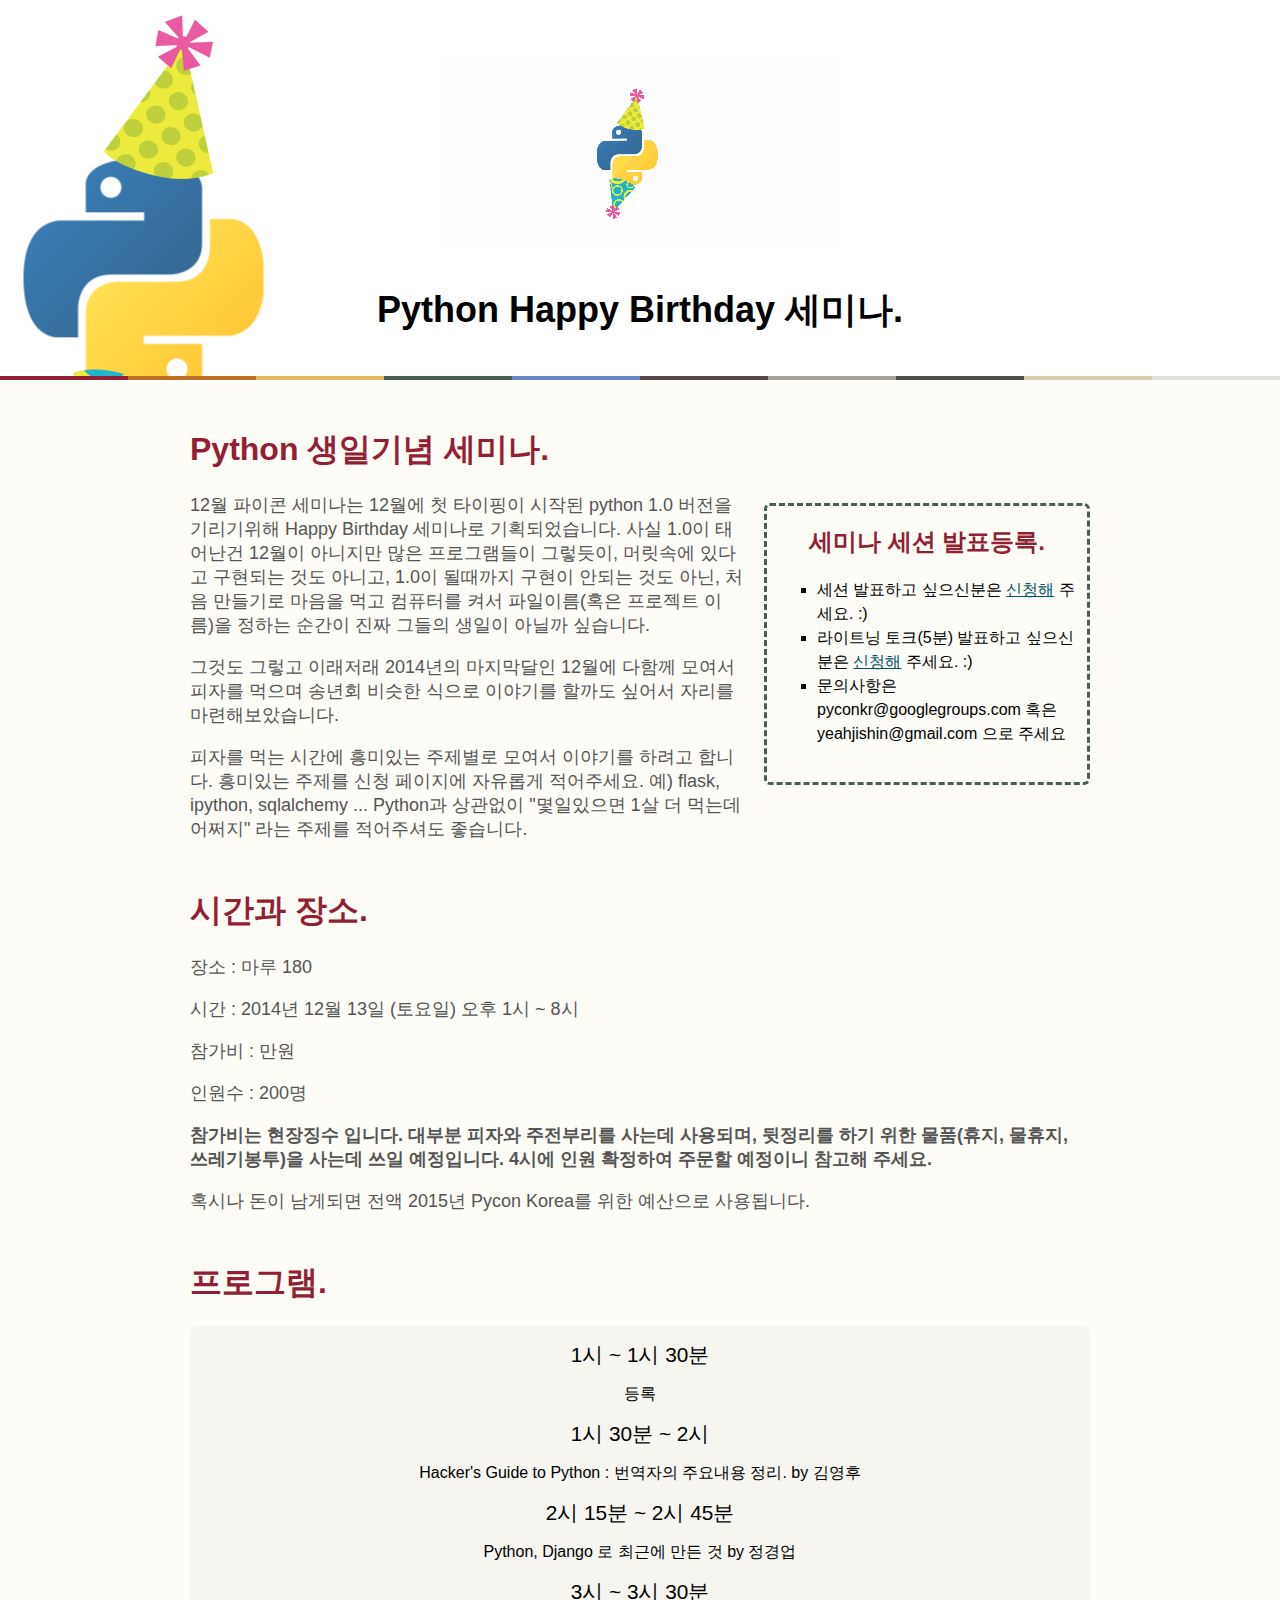
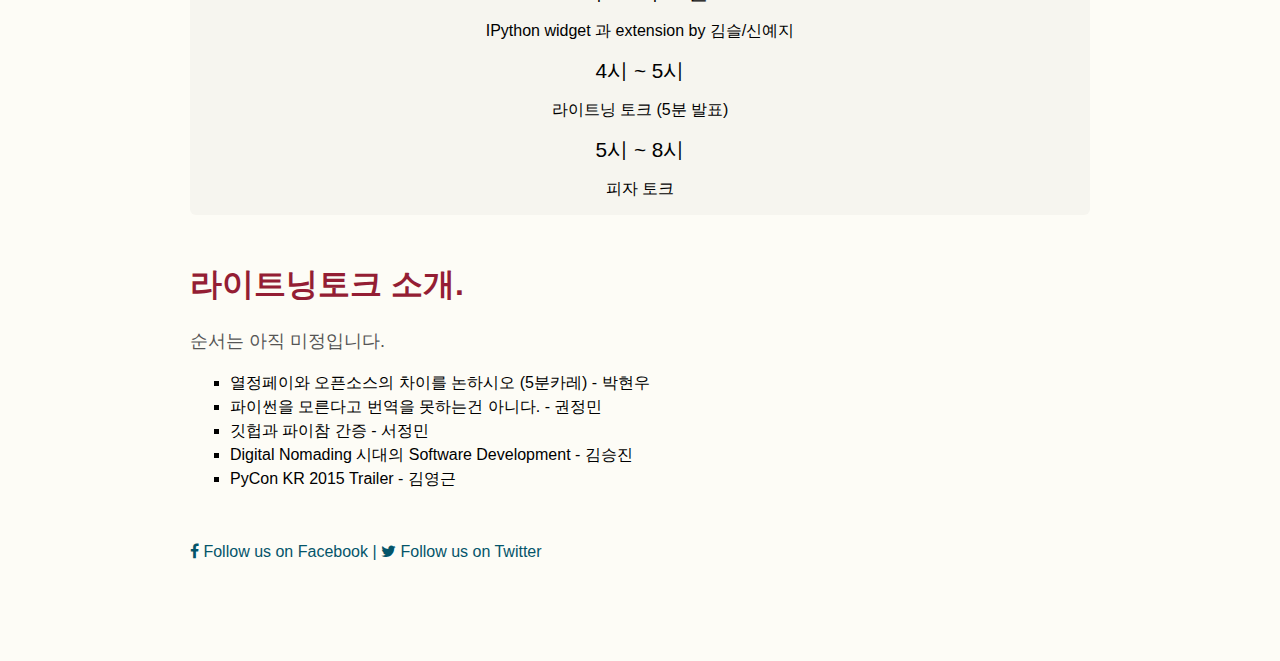
==== 2014DEC/minicon_2014_12.html @ e367c95b "update 2014_12 seminar info." ====
<!doctype html>
<html>
  <head>
    <meta charset="utf-8">
    <meta property="og:site_name" content="파이콘 한국 12월 세미나">
    <meta property="og:title" content="PyCon Korea Dec event">
    <meta property="og:image" content="http://bloodevil.com/pages/python_logo_birthdayhat.png">
    <!-- Always force latest IE rendering engine or request Chrome Frame -->
    <meta content="IE=edge,chrome=1" http-equiv="X-UA-Compatible">

    <!-- Use title if it's in the page YAML frontmatter -->
    <title>Python 생일기념 세미나.</title>

    <link href="stylesheets/normalize.css" media="screen" rel="stylesheet" type="text/css" />
    <link href="stylesheets/all.css" media="screen" rel="stylesheet" type="text/css" />
    <link href="https://maxcdn.bootstrapcdn.com/font-awesome/4.2.0/css/font-awesome.min.css" rel="stylesheet">
    <link rel="icon" href="./favicon.ico" type="image/x-icon">
  </head>

  <body class="index">
    <div class="welcome-header" style="
    background-image: url('./python_logo_birthdayhat.png'); background-repeat: no-repeat;">
    <img src="34de6e54bd5cdd0aa141ec5c.gif" alt=""> 
  <p class="hero-text">Python Happy Birthday 세미나.</p>
</div>

<table class="seoul-color" cellpadding="0" cellspacing="0">
  <tbody>
    <tr>
      <td style="background:#941E34">SC0908</td>
      <td style="background:#BC6F25">SC1956</td>
      <td style="background:#E5B560">SC1944</td>
      <td style="background:#455F54">SC4907</td>
      <td style="background:#6789CA">SC7909</td>
      <td style="background:#594743">SC0916</td>
      <td style="background:#A4A199">SC2920</td>
      <td style="background:#504E49">SC2940</td>
      <td style="background:#D8CCAD">SC1941</td>
      <td style="background:#DFDFDD">SCN902</td>
    </tr>
  </tbody>
</table>

<div class="container">
  <div class="doc">
    <h1 class="doc-title">Python 생일기념 세미나.</h1>
    <div class="right-block">
      <h2 class="title">세미나 세션 발표등록.</h2>
      <ul>
        <li> 세션 발표하고 싶으신분은 <a href="http://goo.gl/forms/XBtmwJ8dx4">신청해</a> 주세요. :)</li>
        <li> 라이트닝 토크(5분) 발표하고 싶으신분은 <a href="http://goo.gl/forms/wcFD0Yul5W">신청해</a> 주세요. :)</li>
        <li> 문의사항은 pyconkr@googlegroups.com 혹은 yeahjishin@gmail.com 으로 주세요 </li>
      </ul>
    </div>
    <div class="doc-content">
      <p> 12월 파이콘 세미나는 12월에 첫 타이핑이 시작된 python 1.0 버전을 기리기위해 Happy Birthday 세미나로 기획되었습니다. 사실 1.0이 태어난건 12월이 아니지만 많은 프로그램들이 그렇듯이, 머릿속에 있다고 구현되는 것도 아니고, 1.0이 될때까지 구현이 안되는 것도 아닌, 처음 만들기로 마음을 먹고 컴퓨터를 켜서 파일이름(혹은 프로젝트 이름)을 정하는 순간이 진짜 그들의 생일이 아닐까 싶습니다. </p>
      <p> 그것도 그렇고 이래저래 2014년의 마지막달인 12월에 다함께 모여서 피자를 먹으며 송년회 비슷한 식으로 이야기를 할까도 싶어서 자리를 마련해보았습니다. </p>
      <p> 피자를 먹는 시간에 흥미있는 주제별로 모여서 이야기를 하려고 합니다. 흥미있는 주제를 신청 페이지에 자유롭게 적어주세요. 예) flask, ipython, sqlalchemy ... Python과 상관없이 "몇일있으면 1살 더 먹는데 어쩌지" 라는 주제를 적어주셔도 좋습니다.</a>
    <h1 class="doc-title">시간과 장소.</h1>
      <p> 장소 : 마루 180 </p>
      <p> 시간 : 2014년 12월 13일 (토요일) 오후 1시 ~ 8시 </p>
      <p> 참가비 : 만원 </p>
      <p> 인원수 : 200명 </p>
      <p><strong> 참가비는 현장징수 입니다. 대부분 피자와 주전부리를 사는데 사용되며, 뒷정리를 하기 위한 물품(휴지, 물휴지, 쓰레기봉투)을 사는데 쓰일 예정입니다. 4시에 인원 확정하여 주문할 예정이니 참고해 주세요.</strong></p>
      <p> 혹시나 돈이 남게되면 전액 2015년 Pycon Korea를 위한 예산으로 사용됩니다.</p>
<!--
      <p style="text-align: center;"><a class="btn" href=""> 신청하기 </a> </p>
-->
    <h1 class="doc-title"> 프로그램. </h1>
      <dl class="user-groups clearfix">
        <dt>1시 ~ 1시 30분</dt>
        <dd>등록</dd>
        <dt> 1시 30분 ~ 2시 </dt>
        <dd>Hacker's Guide to Python : 번역자의 주요내용 정리. by 김영후 </dd>
        <dt> 2시 15분 ~ 2시 45분</dt>
        <dd>Python, Django 로 최근에 만든 것 by 정경업 </dd>
        <dt> 3시 ~ 3시 30분 </dt>
        <dd>IPython widget 과 extension by 김슬/신예지</dd>
        <dt> 4시 ~ 5시 </dt>
        <dd>라이트닝 토크 (5분 발표) </dd>
        <dt> 5시 ~ 8시 </dt>
        <dd>피자 토크 </dd>
      </dl>

    <div class="doc-content">
    <h1 class="doc-title">라이트닝토크 소개.</h1>
    <p> 순서는 아직 미정입니다.  </p>
    <ul>
        <li>열정페이와 오픈소스의 차이를 논하시오 (5분카레) - 박현우</li>
        <li>파이썬을 모른다고 번역을 못하는건 아니다. - 권정민</li>
        <li>깃헙과 파이참 간증 - 서정민</li>
        <li>Digital Nomading 시대의 Software Development - 김승진</li>
        <li>PyCon KR 2015 Trailer - 김영근</li>
    </ul>
    </div>
  </div>
  <br>
  <br>
  <a href="https://www.facebook.com/groups/pythonkorea/" style="text-decoration: none;">
  <i class="fa fa-facebook"></i>
  Follow us on Facebook |
  </a>
  <a href="https://twitter.com/PyConKR" style="text-decoration: none;">
  <i class="fa fa-twitter"></i>
  Follow us on Twitter
  </a>
</div>


  <script type="text/javascript">
    <!-- google analystics -->
  </script>
  </body>
</html>
---- 2014DEC/stylesheets/all.css ----
body {
  background: #FDFCF6;
  font-family: sans-serif; }

.container {
  padding-bottom:100px;
  width: 900px;
  margin: 0 auto; }

.container .right-block {
  float: right;
  width: 300px;
  border: 3px dashed #455F54;
  border-radius: 6px;
  padding: 0 10px 20px;
  margin: 10px 0 20px 20px; }
.container .right-block .title {
  text-align: center;
  position: relative;
  color: #941E34; }

.seoul-color {
  width: 100%;
}

.seoul-color td {
  color: transparent;
  font-size: 0;
  line-height: 4px;
}

.welcome-header {
  text-align: center;
  padding: 58px 0 5px;
  background: #ffffff;}

.hero-text {
  font-size: 36px;
  font-weight: bold; }

.footer {
  background-color: #005468;
  padding: 1em;
  color: #FDFCF6;
  margin-top: 4em; }
  .footer .text-center {
    font-size: 40px;
    margin: 0.5em; }

.divider:before {
  content: '. . . . . .';
  width: 100%;
  display: block;
  text-align: center;
  color: #005468; }

.text-center {
  text-align: center; }

.doc-title {
  font-size: 32px;
  position: relative;
  margin-top: 1.5em;
  color: #941E34; }

.doc-content p {
  font-size: 18px;
  margin: 0 0 1em;
  color: #555; }

.user-groups {
  background-color: #F6F5EF;
  -webkit-border-radius: 6px;
          border-radius: 6px;

}
.user-groups li{
    margin: 10px 0;
}
.user-groups ul{
    margin: 10px;
}
.user-groups dt,
.user-groups dd
{
    text-align:center;
    margin: 15px 0;
}

.user-groups dt{
    font-size: 1.3em;
}

.clear {
  clear: both;
}

.clearfix {
  *zoom: 1;
}

.clearfix:before,
.clearfix:after {
  display: table;
  line-height: 0;
  content: "";
}

.clearfix:after {
  clear: both;
}

.btn {
  background: #3498db;
  background-image: -webkit-linear-gradient(top, #3498db, #2980b9);
  background-image: -moz-linear-gradient(top, #3498db, #2980b9);
  background-image: -ms-linear-gradient(top, #3498db, #2980b9);
  background-image: -o-linear-gradient(top, #3498db, #2980b9);
  background-image: linear-gradient(to bottom, #3498db, #2980b9);
  -webkit-border-radius: 28;
  -moz-border-radius: 28;
  border-radius: 28px;
  font-family: Arial;
  color: #ffffff;
  font-size: 20px;
  padding: 10px 20px 10px 20px;
  text-decoration: none;
}

a:hover {
  color: #ffffdd;
}

.btn:hover {
  background: #3cb0fd;
  background-image: -webkit-linear-gradient(top, #3cb0fd, #3498db);
  background-image: -moz-linear-gradient(top, #3cb0fd, #3498db);
  background-image: -ms-linear-gradient(top, #3cb0fd, #3498db);
  background-image: -o-linear-gradient(top, #3cb0fd, #3498db);
  background-image: linear-gradient(to bottom, #3cb0fd, #3498db);
  text-decoration: none;
}
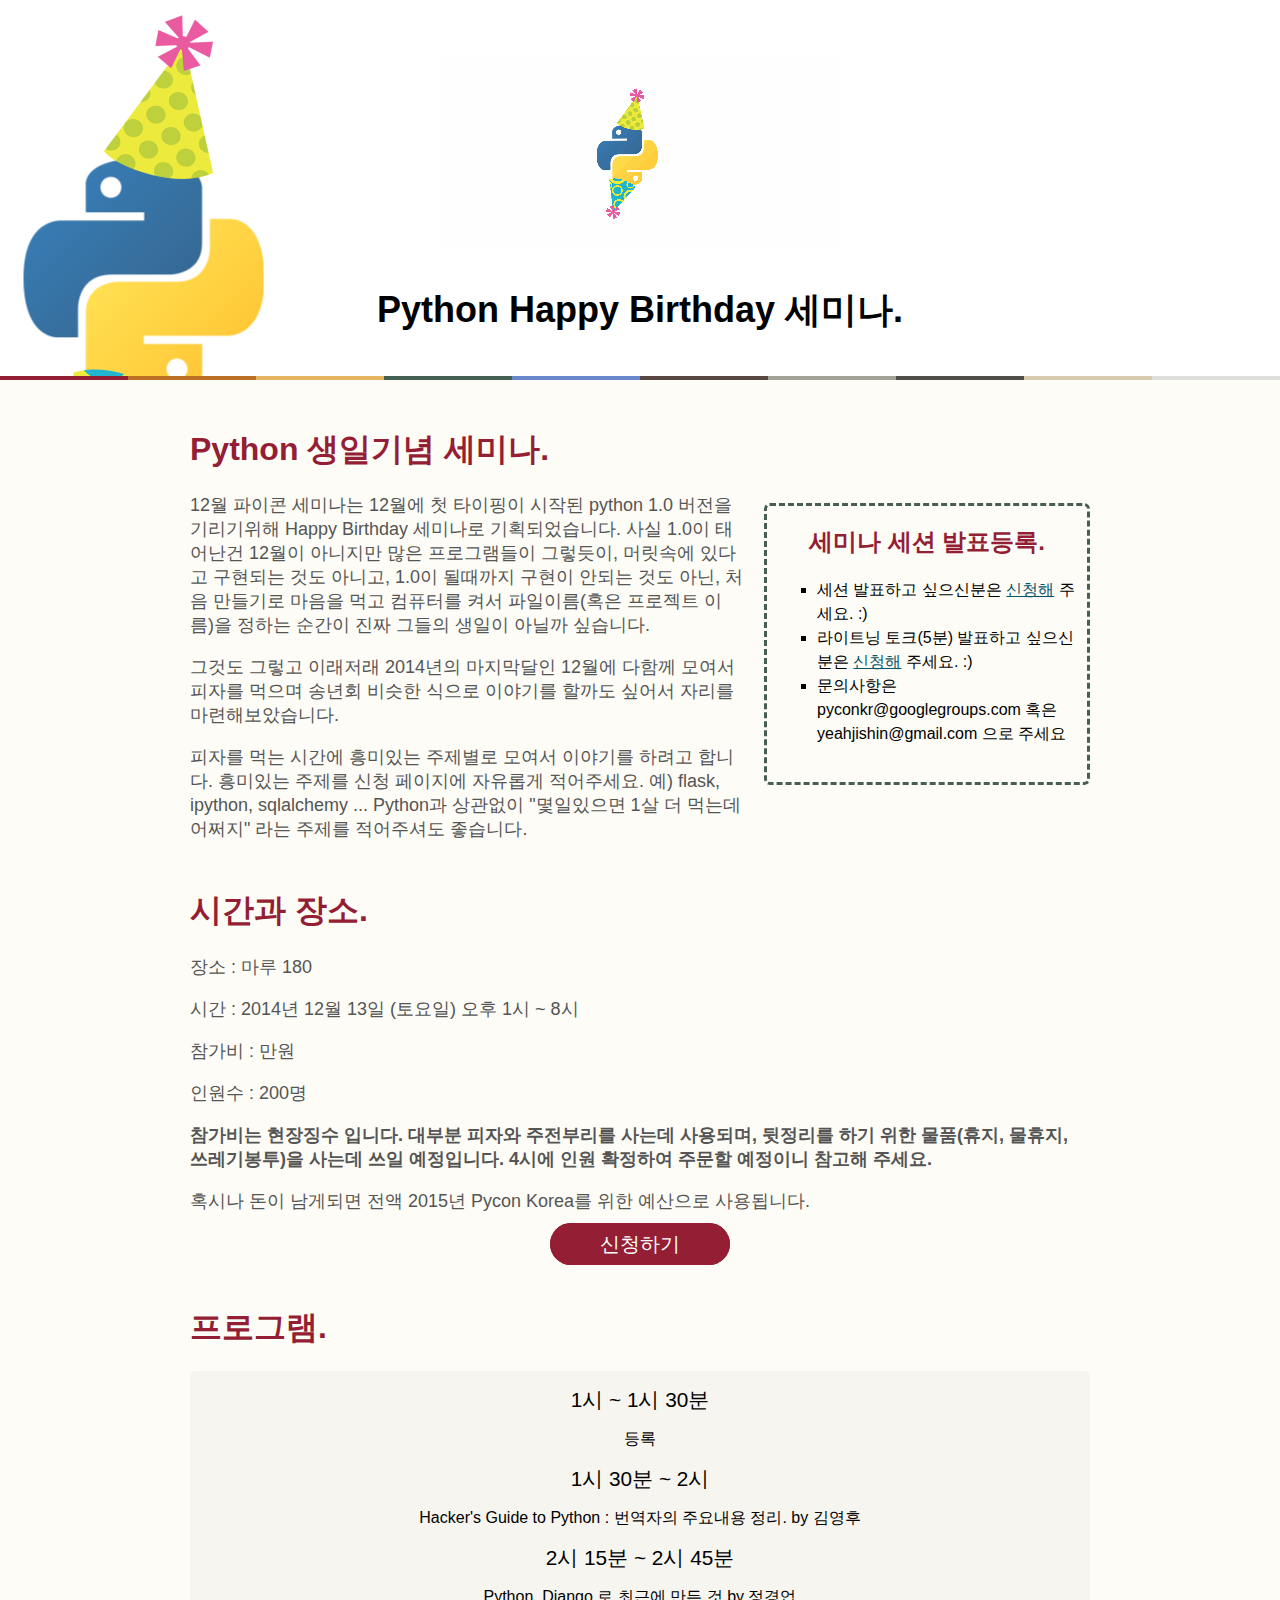
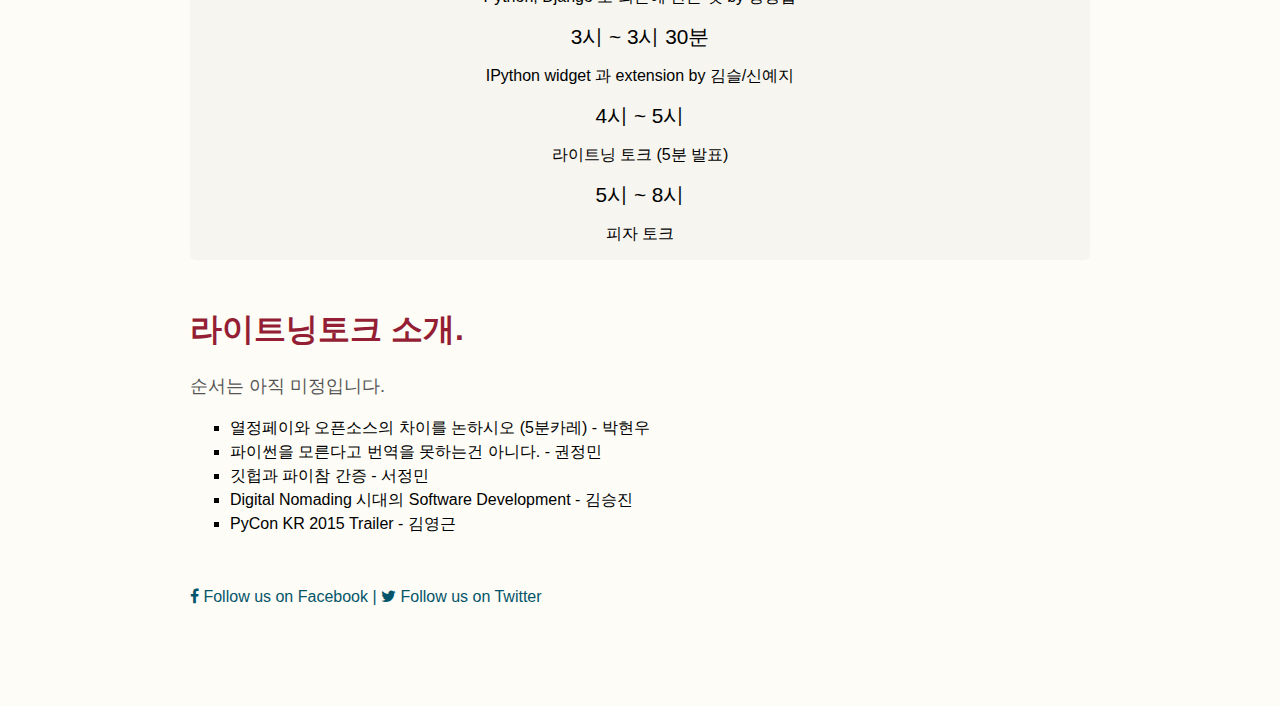
==== commit bd8d293c: "update 2014dec seminar  ====  - add register form link." ====
--- a/2014DEC/minicon_2014_12.html
+++ b/2014DEC/minicon_2014_12.html
@@ -63,9 +63,7 @@
       <p> 인원수 : 200명 </p>
       <p><strong> 참가비는 현장징수 입니다. 대부분 피자와 주전부리를 사는데 사용되며, 뒷정리를 하기 위한 물품(휴지, 물휴지, 쓰레기봉투)을 사는데 쓰일 예정입니다. 4시에 인원 확정하여 주문할 예정이니 참고해 주세요.</strong></p>
       <p> 혹시나 돈이 남게되면 전액 2015년 Pycon Korea를 위한 예산으로 사용됩니다.</p>
-<!--
-      <p style="text-align: center;"><a class="btn" href=""> 신청하기 </a> </p>
--->
+      <p style="text-align: center;"><a class="btn" target=_blank href="http://goo.gl/forms/DNjS1xDeES"> 신청하기 </a> </p>
     <h1 class="doc-title"> 프로그램. </h1>
       <dl class="user-groups clearfix">
         <dt>1시 ~ 1시 30분</dt>
--- a/2014DEC/stylesheets/all.css
+++ b/2014DEC/stylesheets/all.css
@@ -111,19 +111,19 @@
 }
 
 .btn {
-  background: #3498db;
-  background-image: -webkit-linear-gradient(top, #3498db, #2980b9);
-  background-image: -moz-linear-gradient(top, #3498db, #2980b9);
-  background-image: -ms-linear-gradient(top, #3498db, #2980b9);
-  background-image: -o-linear-gradient(top, #3498db, #2980b9);
-  background-image: linear-gradient(to bottom, #3498db, #2980b9);
+  background: #941e34;
+  background-image: -webkit-linear-gradient(top, #941E34, #941E34);
+  background-image: -moz-linear-gradient(top, #941E34, #941E34);
+  background-image: -ms-linear-gradient(top, #941E34, #941E34);
+  background-image: -o-linear-gradient(top, #941E34, #941E34);
+  background-image: linear-gradient(to bottom, #941E34, #941E34);
   -webkit-border-radius: 28;
   -moz-border-radius: 28;
   border-radius: 28px;
   font-family: Arial;
   color: #ffffff;
   font-size: 20px;
-  padding: 10px 20px 10px 20px;
+  padding: 10px 50px;
   text-decoration: none;
 }
 
@@ -132,11 +132,11 @@
 }
 
 .btn:hover {
-  background: #3cb0fd;
-  background-image: -webkit-linear-gradient(top, #3cb0fd, #3498db);
-  background-image: -moz-linear-gradient(top, #3cb0fd, #3498db);
-  background-image: -ms-linear-gradient(top, #3cb0fd, #3498db);
-  background-image: -o-linear-gradient(top, #3cb0fd, #3498db);
-  background-image: linear-gradient(to bottom, #3cb0fd, #3498db);
+  background: #941E34;
+  background-image: -webkit-linear-gradient(top, #941E34, #BC6F25);
+  background-image: -moz-linear-gradient(top, #941E34, #BC6F25);
+  background-image: -ms-linear-gradient(top, #941E34, #BC6F25);
+  background-image: -o-linear-gradient(top, #941E34, #BC6F25);
+  background-image: linear-gradient(to bottom, #941E34, #BC6F25);
   text-decoration: none;
 }
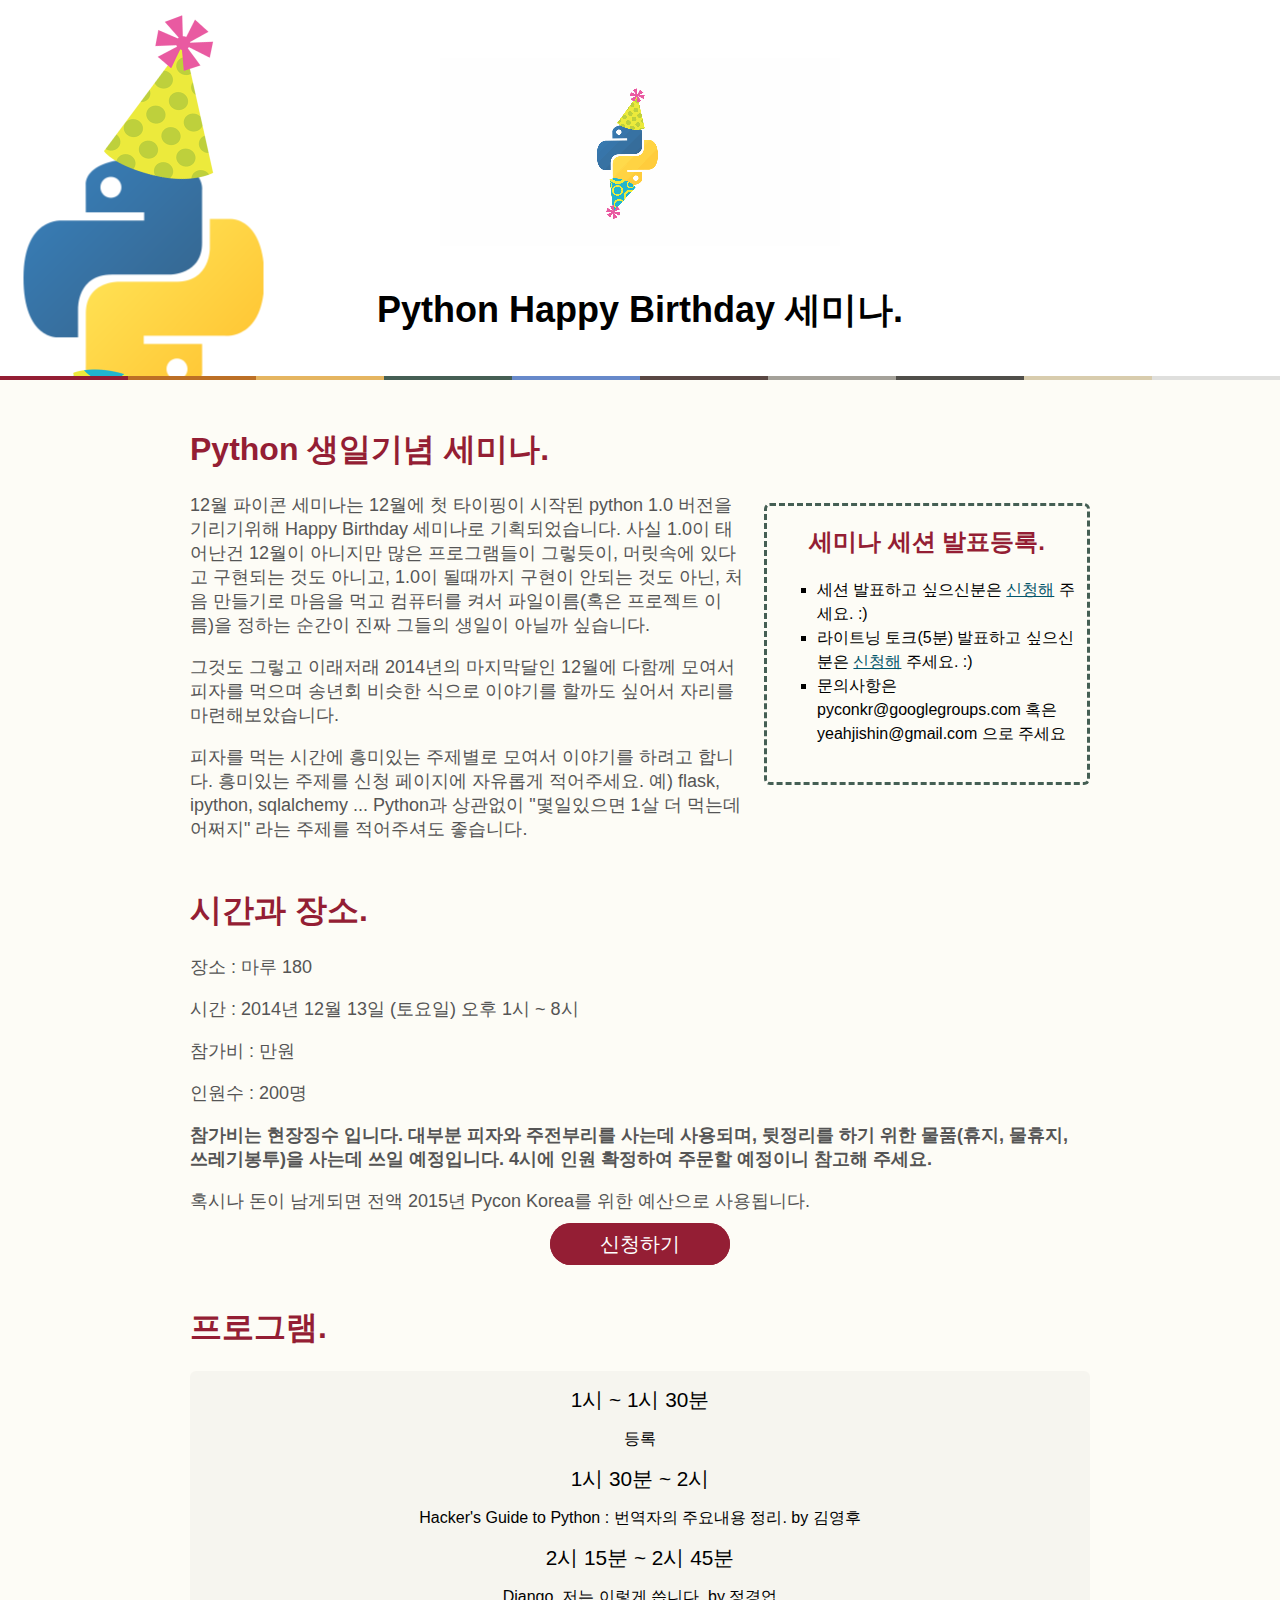
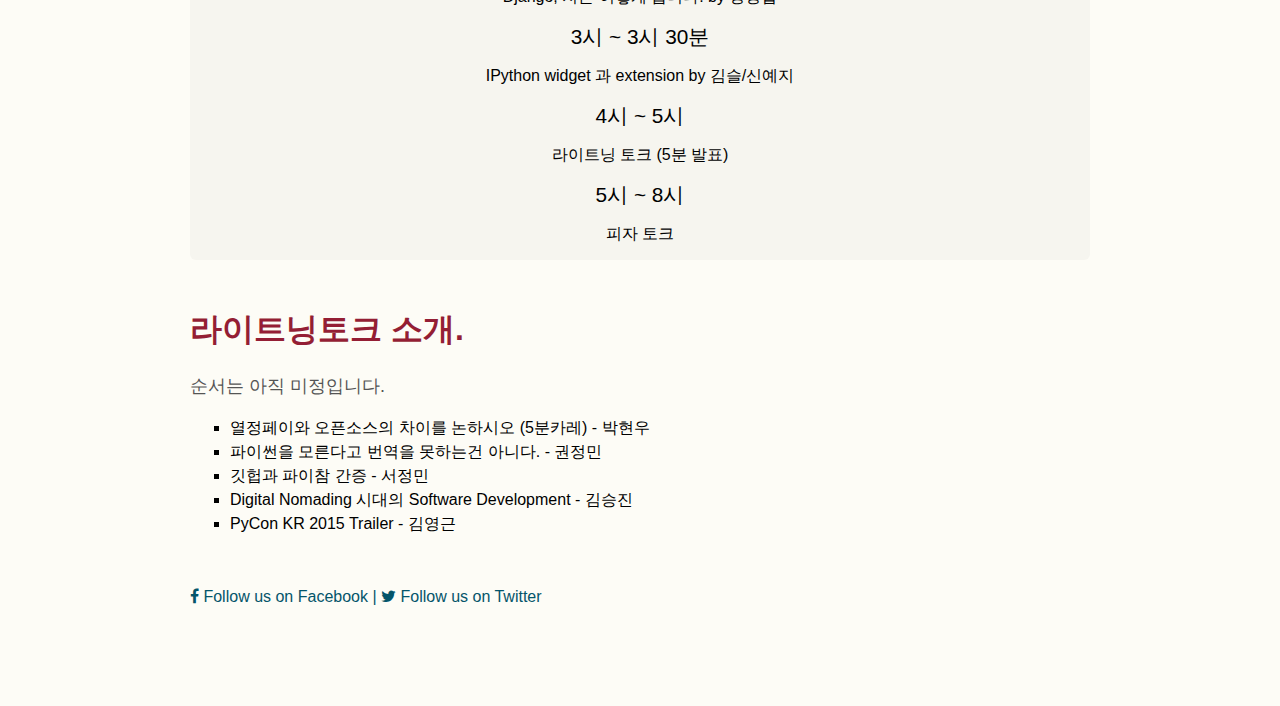
==== commit fa566d0d: "update seminar subject." ====
--- a/2014DEC/minicon_2014_12.html
+++ b/2014DEC/minicon_2014_12.html
@@ -71,7 +71,7 @@
         <dt> 1시 30분 ~ 2시 </dt>
         <dd>Hacker's Guide to Python : 번역자의 주요내용 정리. by 김영후 </dd>
         <dt> 2시 15분 ~ 2시 45분</dt>
-        <dd>Python, Django 로 최근에 만든 것 by 정경업 </dd>
+        <dd>Django, 저는 이렇게 씁니다. by 정경업 </dd>
         <dt> 3시 ~ 3시 30분 </dt>
         <dd>IPython widget 과 extension by 김슬/신예지</dd>
         <dt> 4시 ~ 5시 </dt>
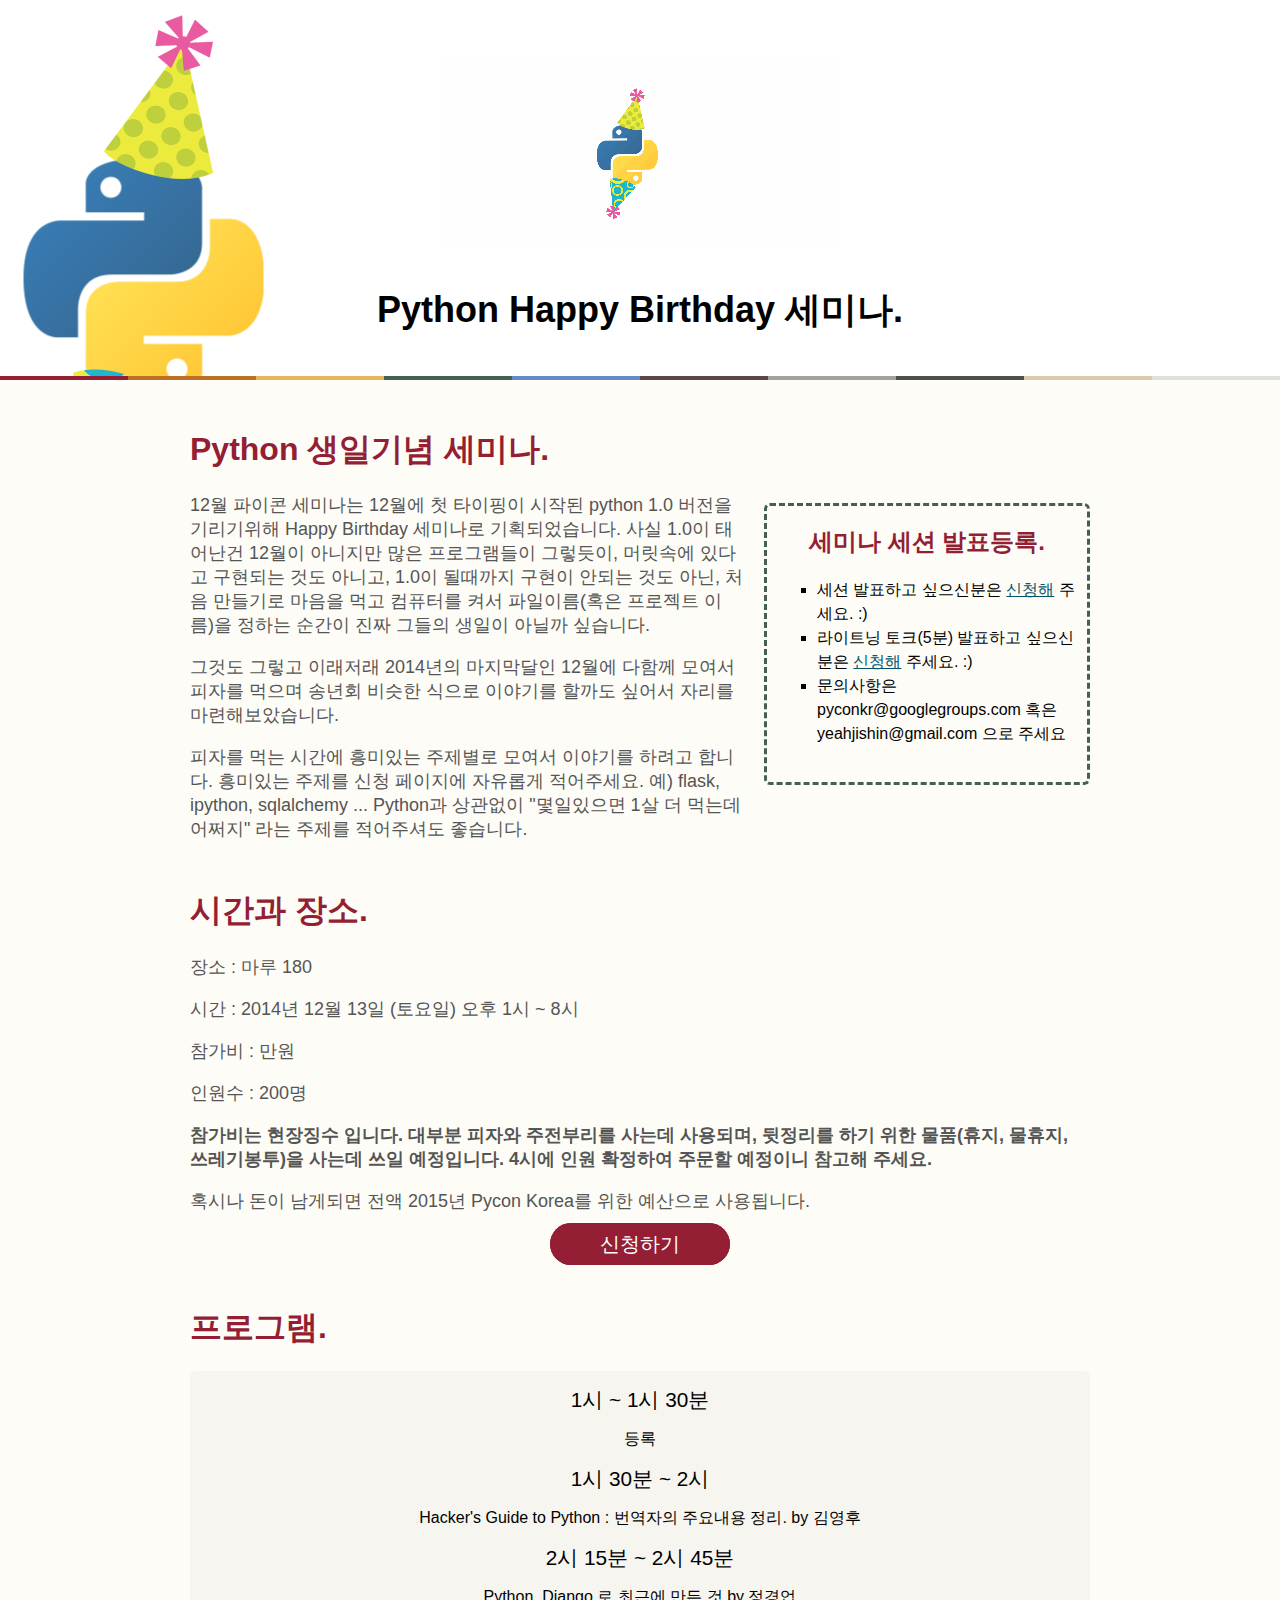
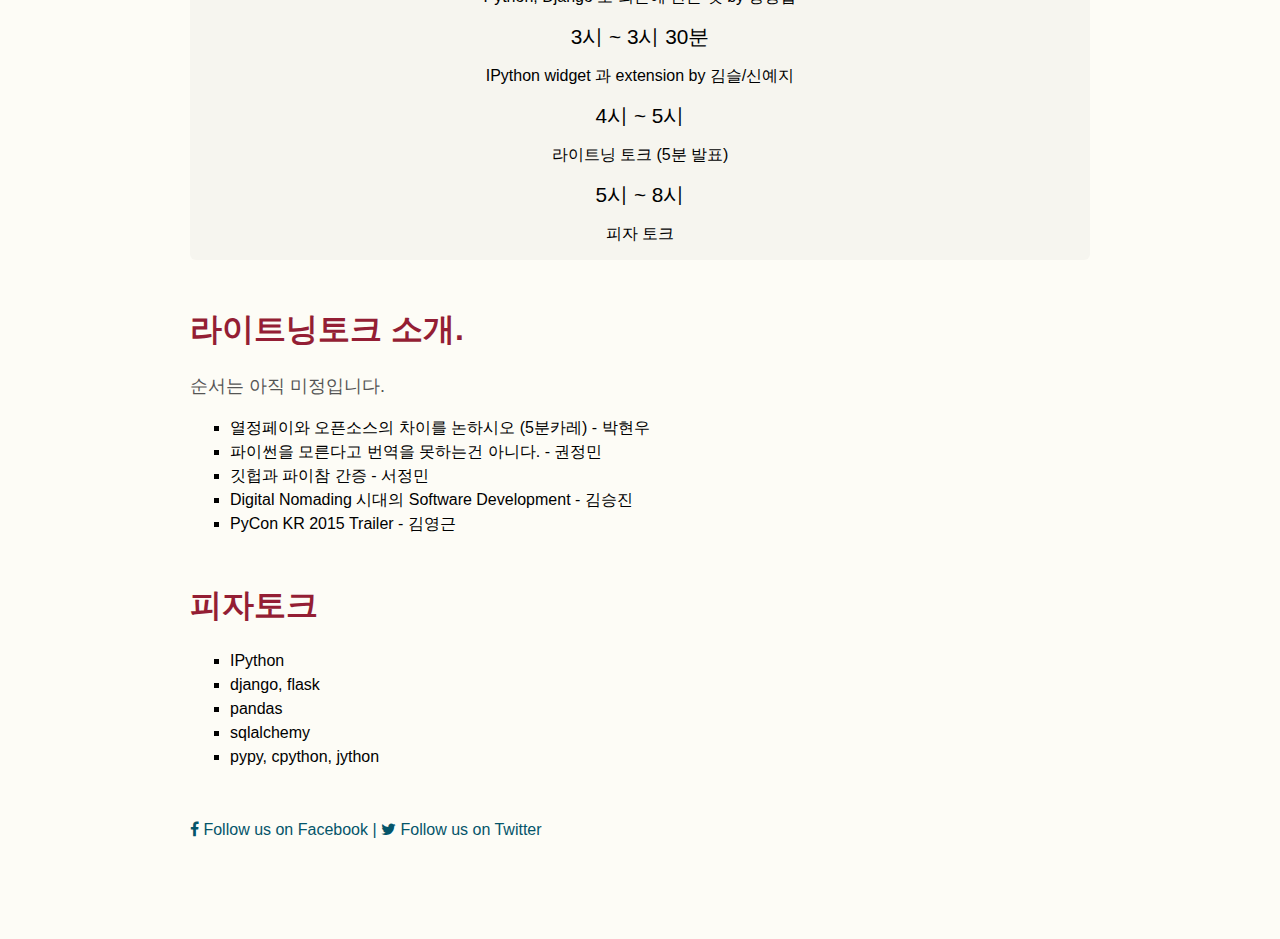
==== commit b7236bb8: "update seminar pizza talk subjects." ====
--- a/2014DEC/minicon_2014_12.html
+++ b/2014DEC/minicon_2014_12.html
@@ -71,7 +71,7 @@
         <dt> 1시 30분 ~ 2시 </dt>
         <dd>Hacker's Guide to Python : 번역자의 주요내용 정리. by 김영후 </dd>
         <dt> 2시 15분 ~ 2시 45분</dt>
-        <dd>Django, 저는 이렇게 씁니다. by 정경업 </dd>
+        <dd>Python, Django 로 최근에 만든 것 by 정경업 </dd>
         <dt> 3시 ~ 3시 30분 </dt>
         <dd>IPython widget 과 extension by 김슬/신예지</dd>
         <dt> 4시 ~ 5시 </dt>
@@ -91,6 +91,18 @@
         <li>PyCon KR 2015 Trailer - 김영근</li>
     </ul>
     </div>
+
+    <div class="doc-content">
+    <h1 class="doc-title">피자토크</h1>
+    <ul>
+        <li>IPython</li>
+        <li>django, flask</li>
+        <li>pandas</li>
+        <li>sqlalchemy</li>
+        <li>pypy, cpython, jython</li>
+    </ul>
+    </div>
+
   </div>
   <br>
   <br>
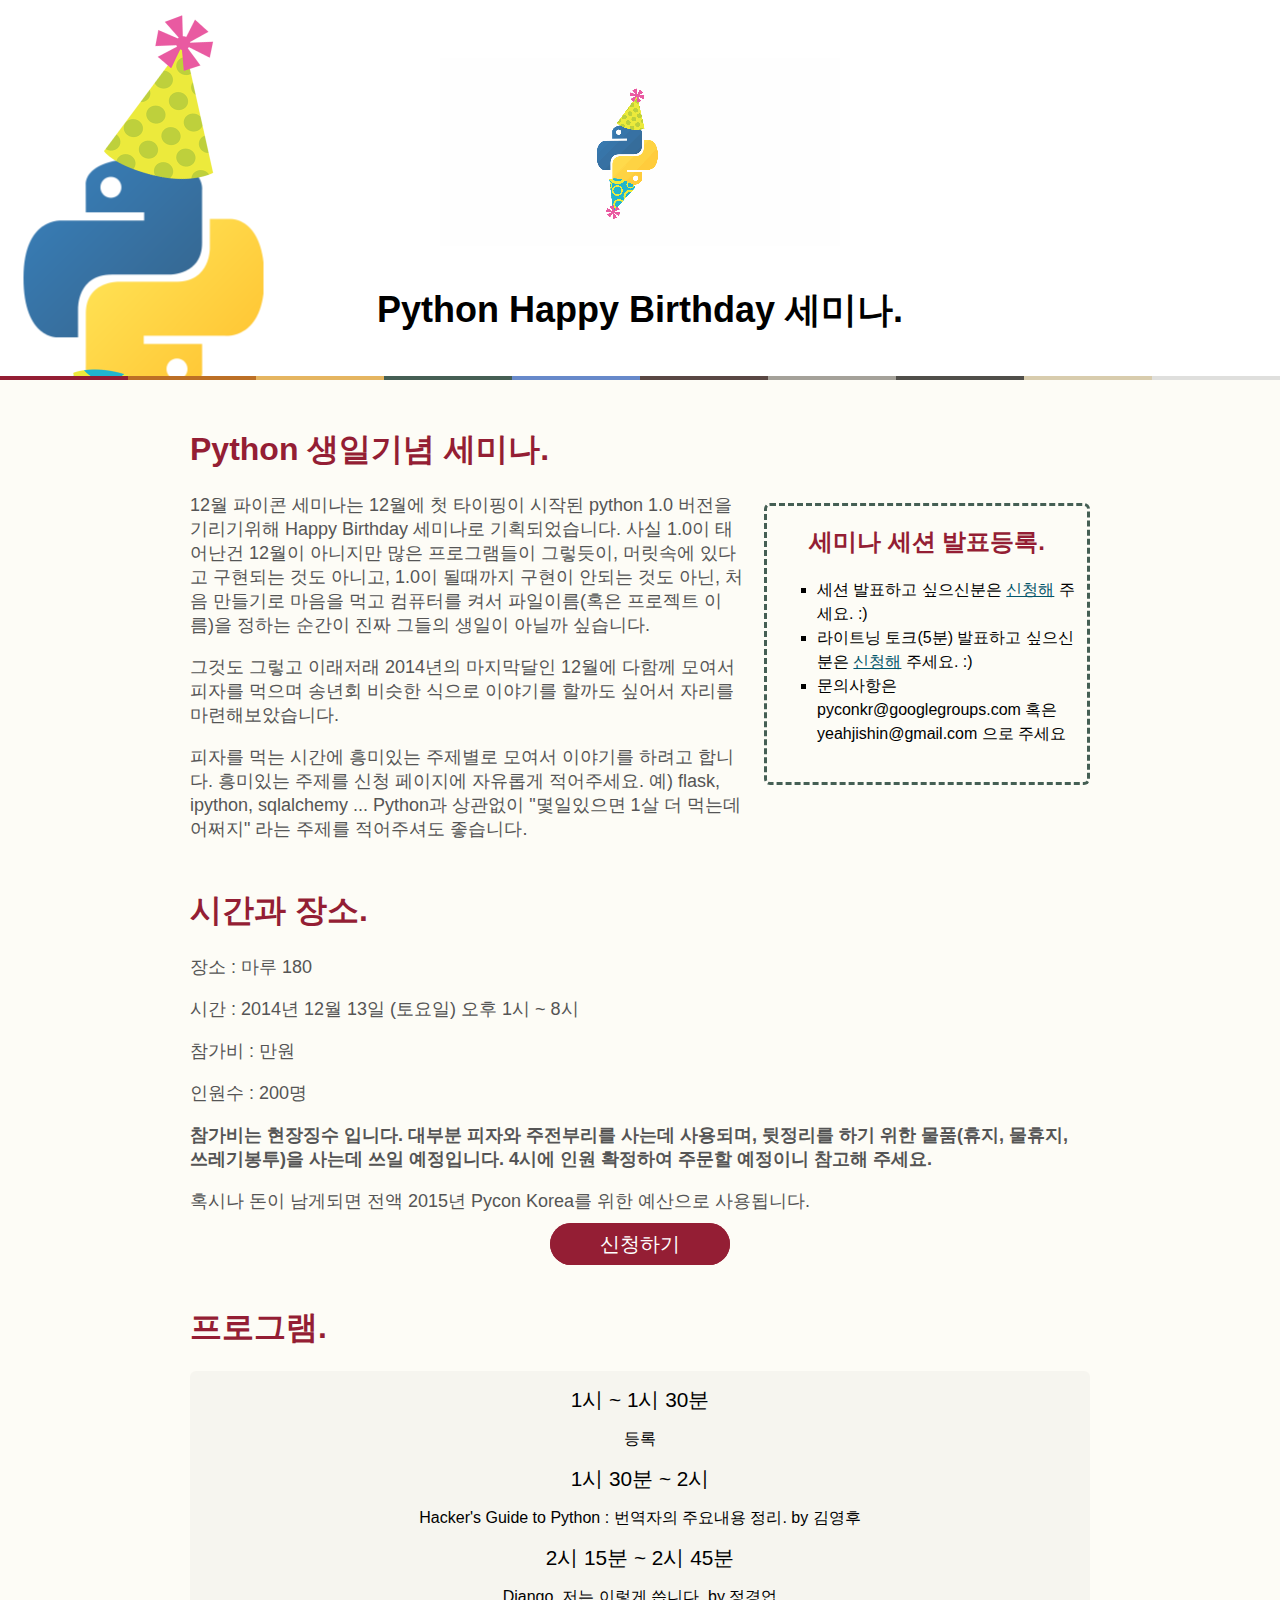
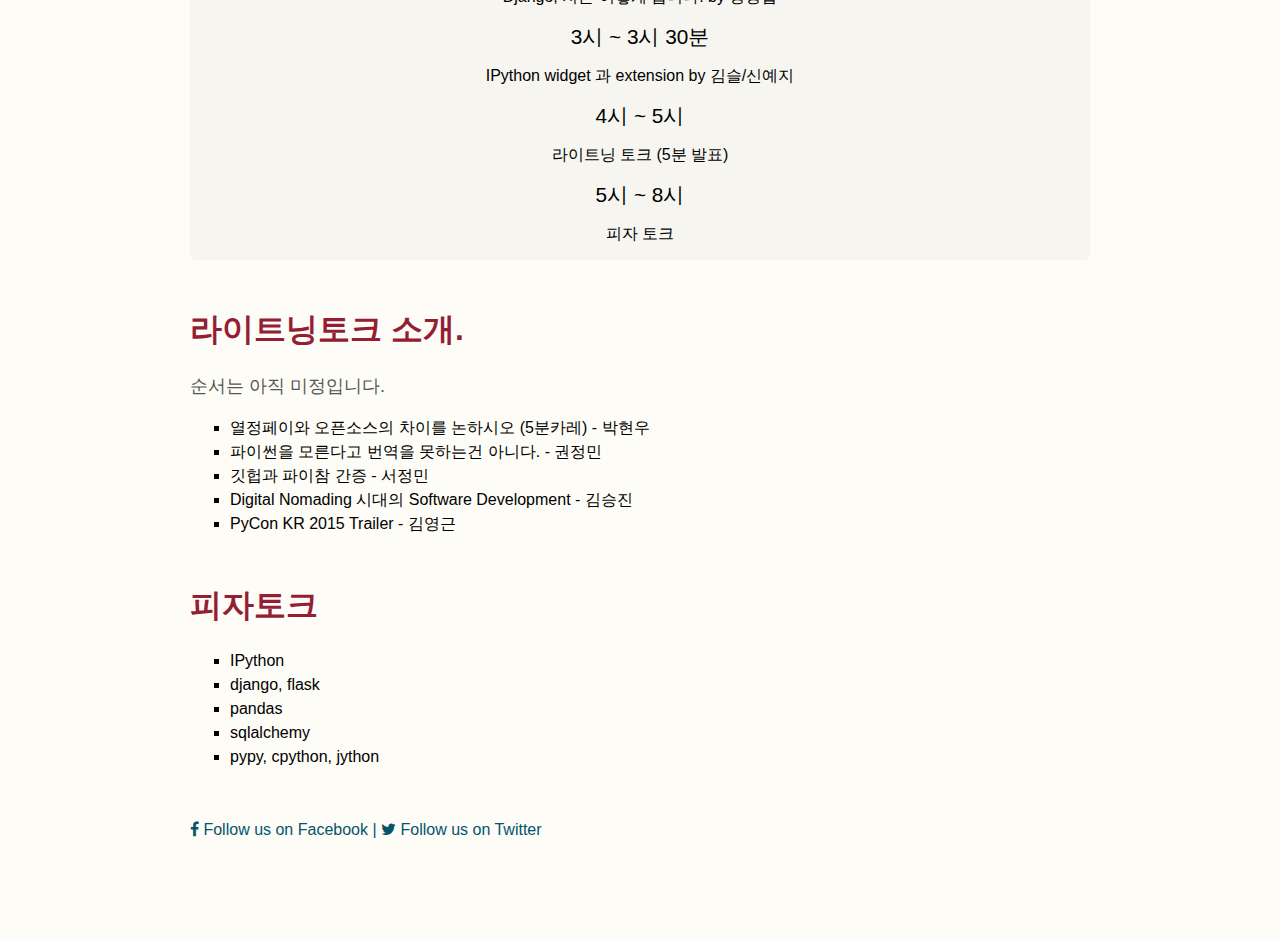
==== commit 25a94f96: "Merge branch 'master' of https://github.com/pythonkr/event" ====
--- a/2014DEC/minicon_2014_12.html
+++ b/2014DEC/minicon_2014_12.html
@@ -71,7 +71,7 @@
         <dt> 1시 30분 ~ 2시 </dt>
         <dd>Hacker's Guide to Python : 번역자의 주요내용 정리. by 김영후 </dd>
         <dt> 2시 15분 ~ 2시 45분</dt>
-        <dd>Python, Django 로 최근에 만든 것 by 정경업 </dd>
+        <dd>Django, 저는 이렇게 씁니다. by 정경업 </dd>
         <dt> 3시 ~ 3시 30분 </dt>
         <dd>IPython widget 과 extension by 김슬/신예지</dd>
         <dt> 4시 ~ 5시 </dt>
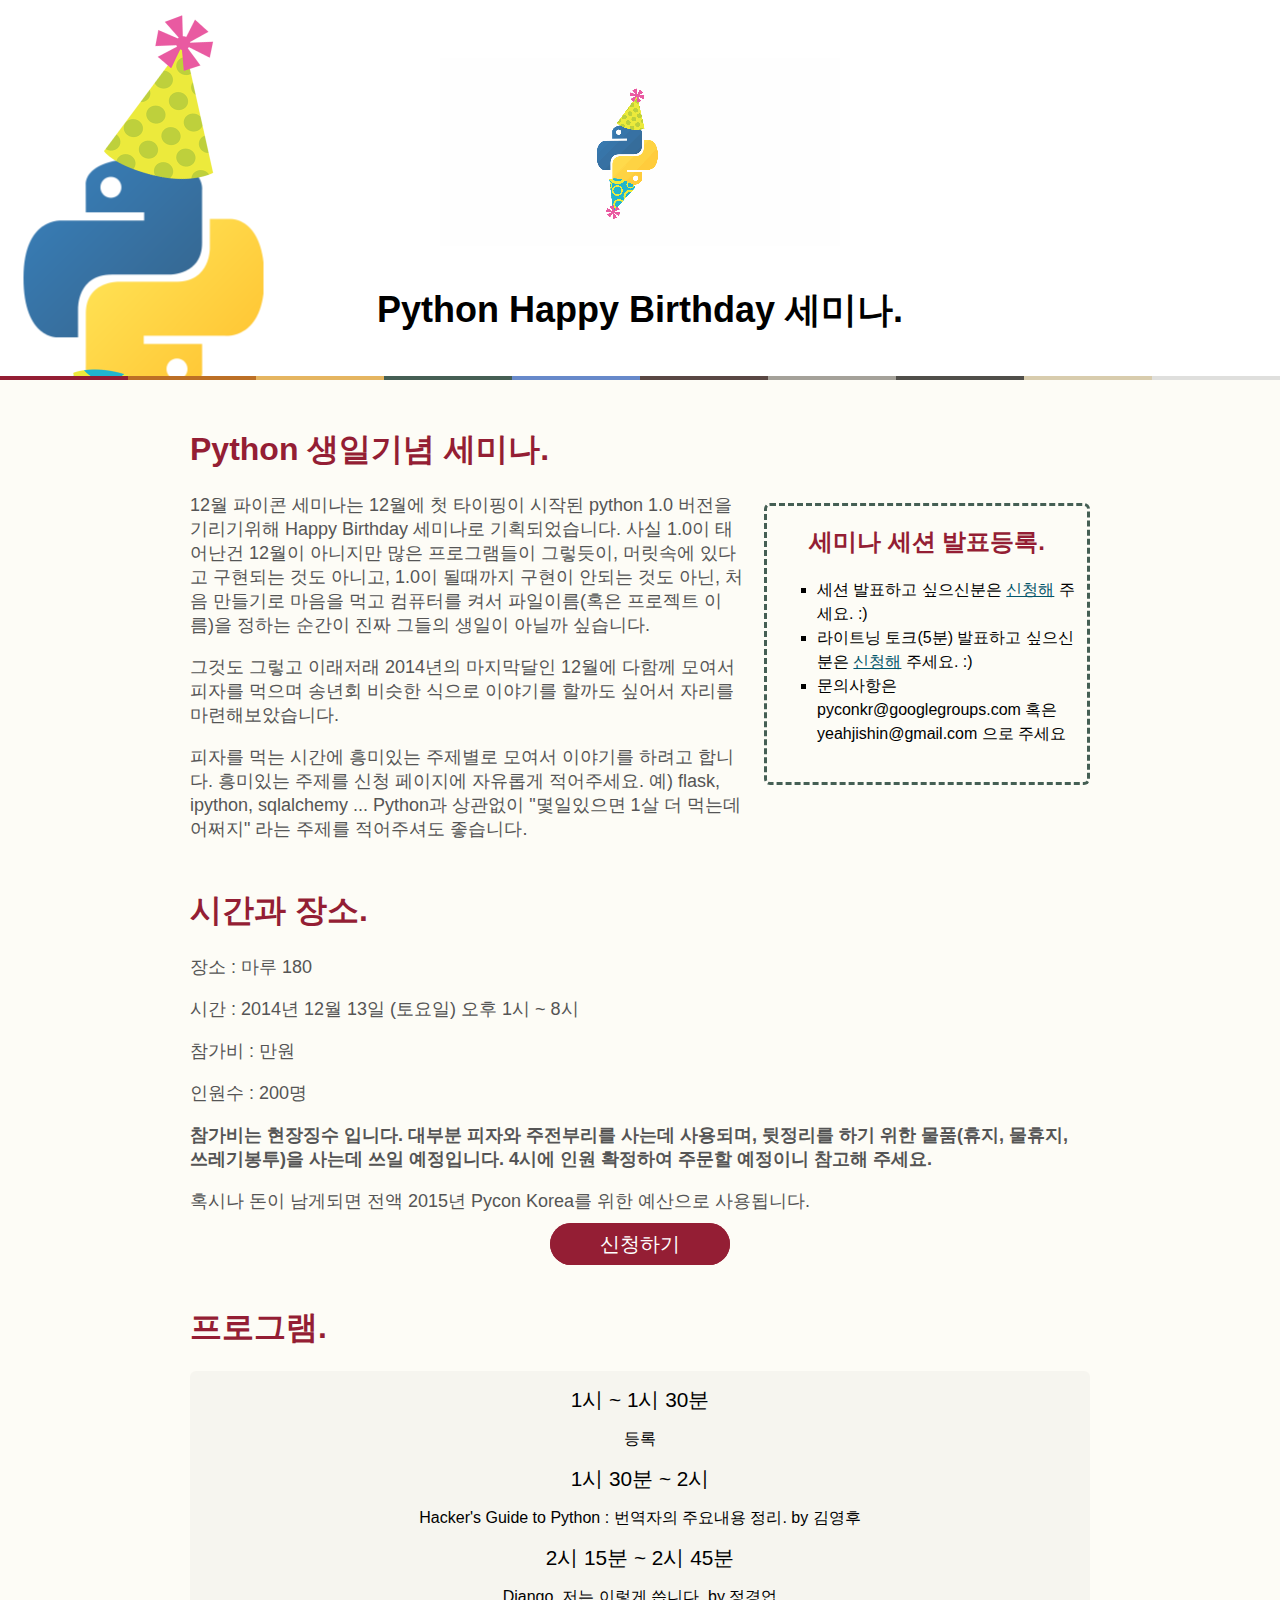
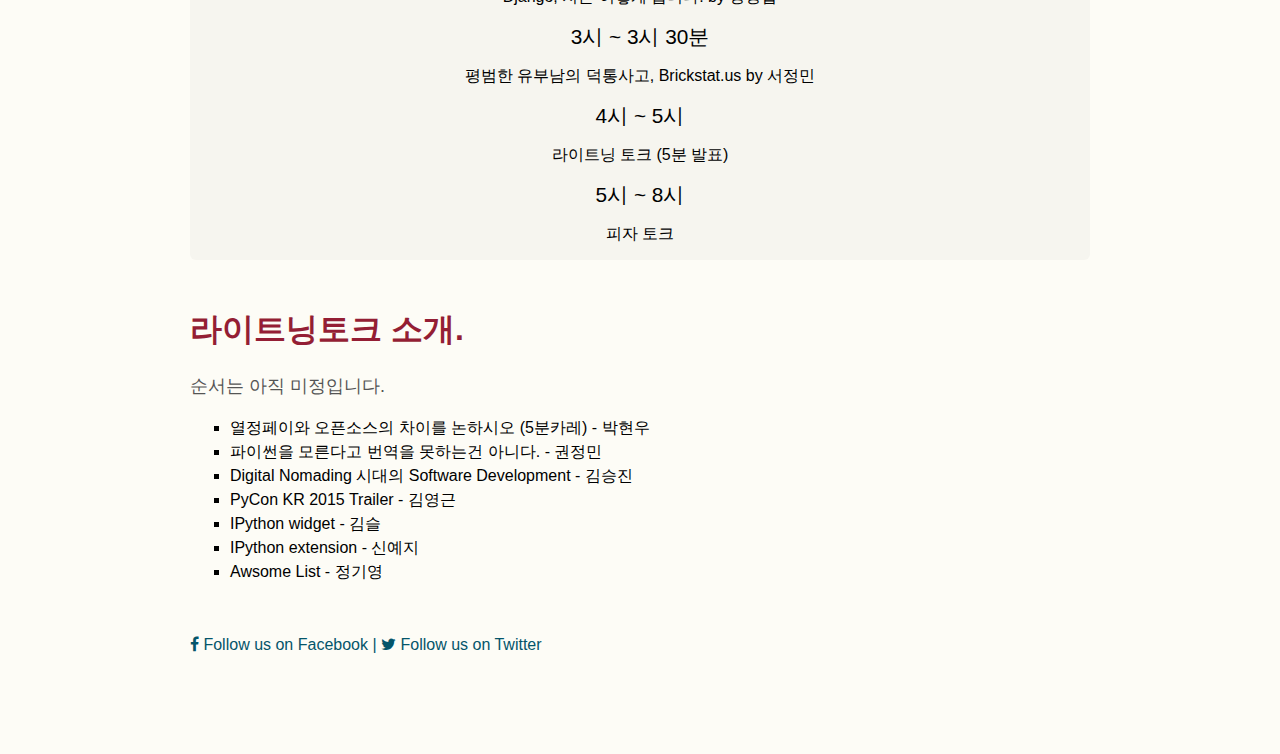
==== commit b879d3d3: "update 2014 DEC mini pycon seminar content.  - add lightning talk  - modify session (change session " ====
--- a/2014DEC/minicon_2014_12.html
+++ b/2014DEC/minicon_2014_12.html
@@ -73,7 +73,7 @@
         <dt> 2시 15분 ~ 2시 45분</dt>
         <dd>Django, 저는 이렇게 씁니다. by 정경업 </dd>
         <dt> 3시 ~ 3시 30분 </dt>
-        <dd>IPython widget 과 extension by 김슬/신예지</dd>
+        <dd>평범한 유부남의 덕통사고, Brickstat.us by 서정민</dd>
         <dt> 4시 ~ 5시 </dt>
         <dd>라이트닝 토크 (5분 발표) </dd>
         <dt> 5시 ~ 8시 </dt>
@@ -86,23 +86,13 @@
     <ul>
         <li>열정페이와 오픈소스의 차이를 논하시오 (5분카레) - 박현우</li>
         <li>파이썬을 모른다고 번역을 못하는건 아니다. - 권정민</li>
-        <li>깃헙과 파이참 간증 - 서정민</li>
         <li>Digital Nomading 시대의 Software Development - 김승진</li>
         <li>PyCon KR 2015 Trailer - 김영근</li>
+        <li>IPython widget - 김슬</li>
+        <li>IPython extension - 신예지</li>
+        <li>Awsome List - 정기영</li>
     </ul>
     </div>
-
-    <div class="doc-content">
-    <h1 class="doc-title">피자토크</h1>
-    <ul>
-        <li>IPython</li>
-        <li>django, flask</li>
-        <li>pandas</li>
-        <li>sqlalchemy</li>
-        <li>pypy, cpython, jython</li>
-    </ul>
-    </div>
-
   </div>
   <br>
   <br>
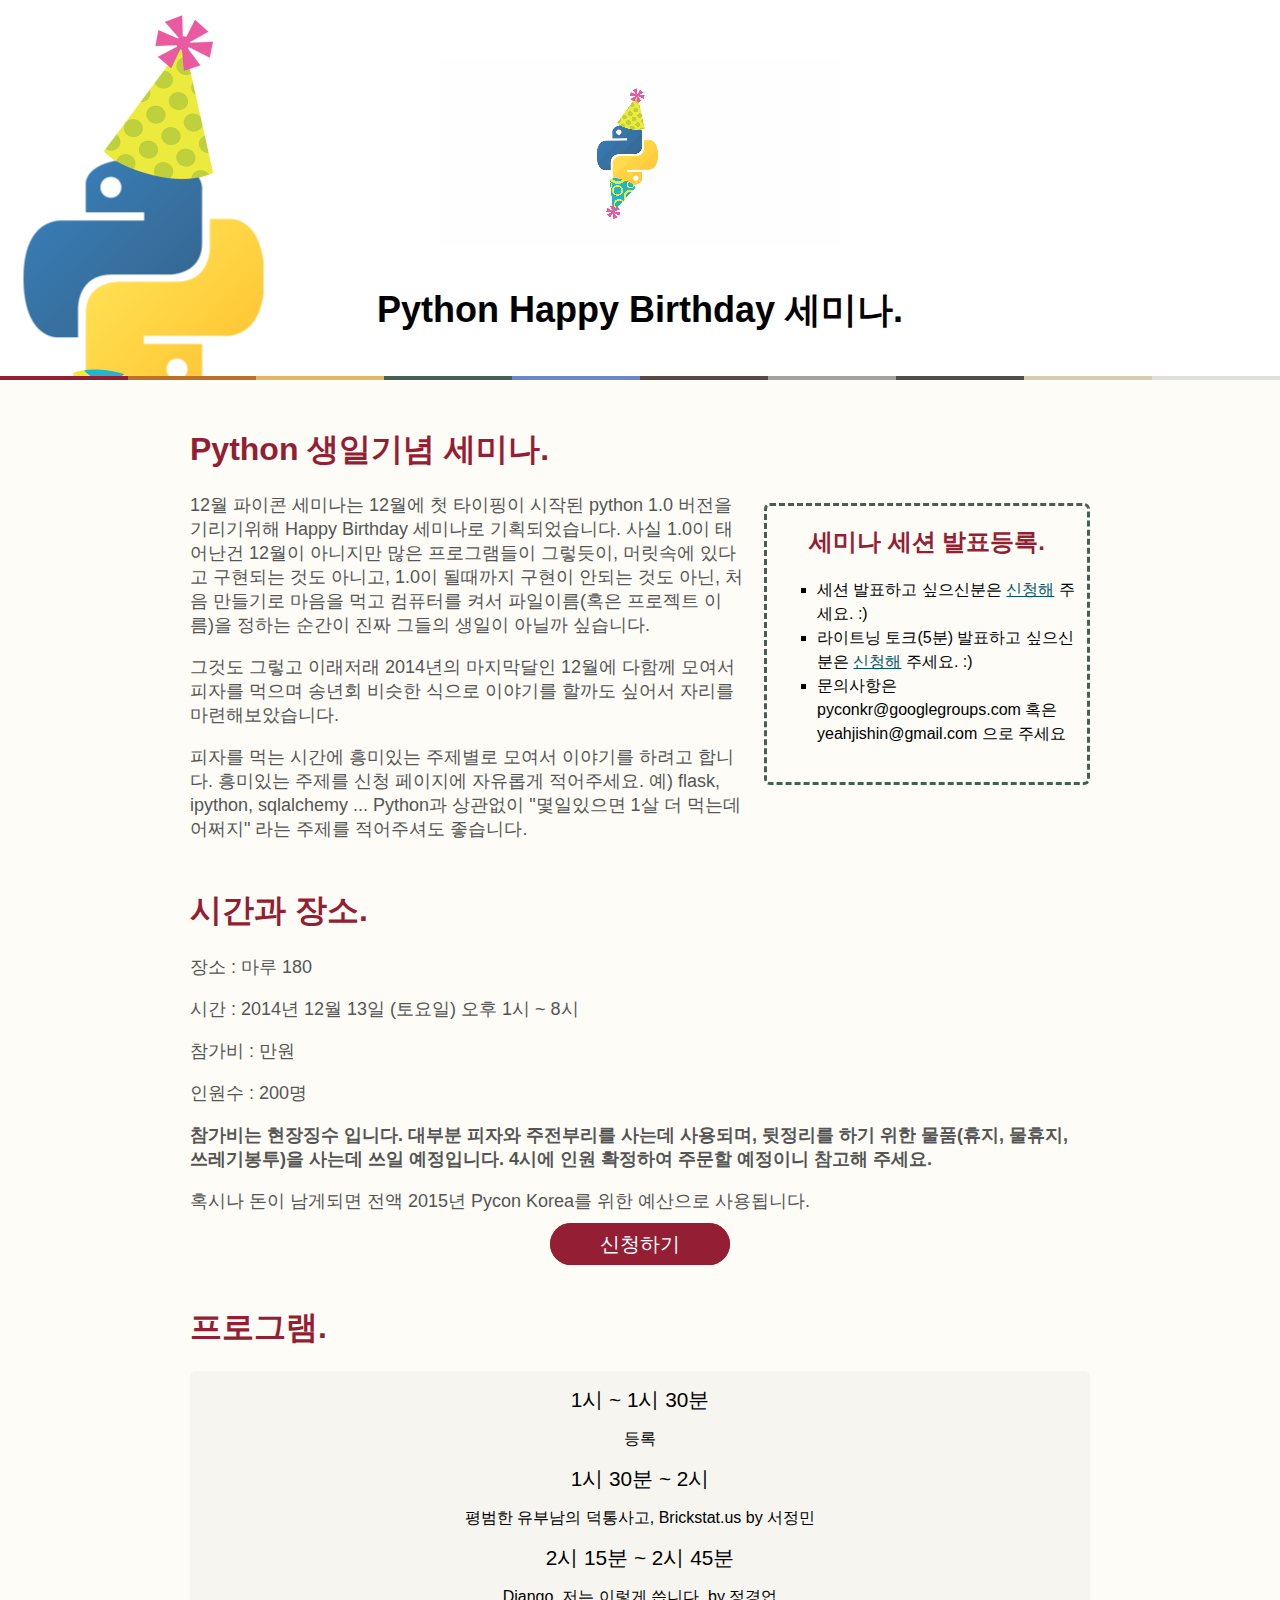
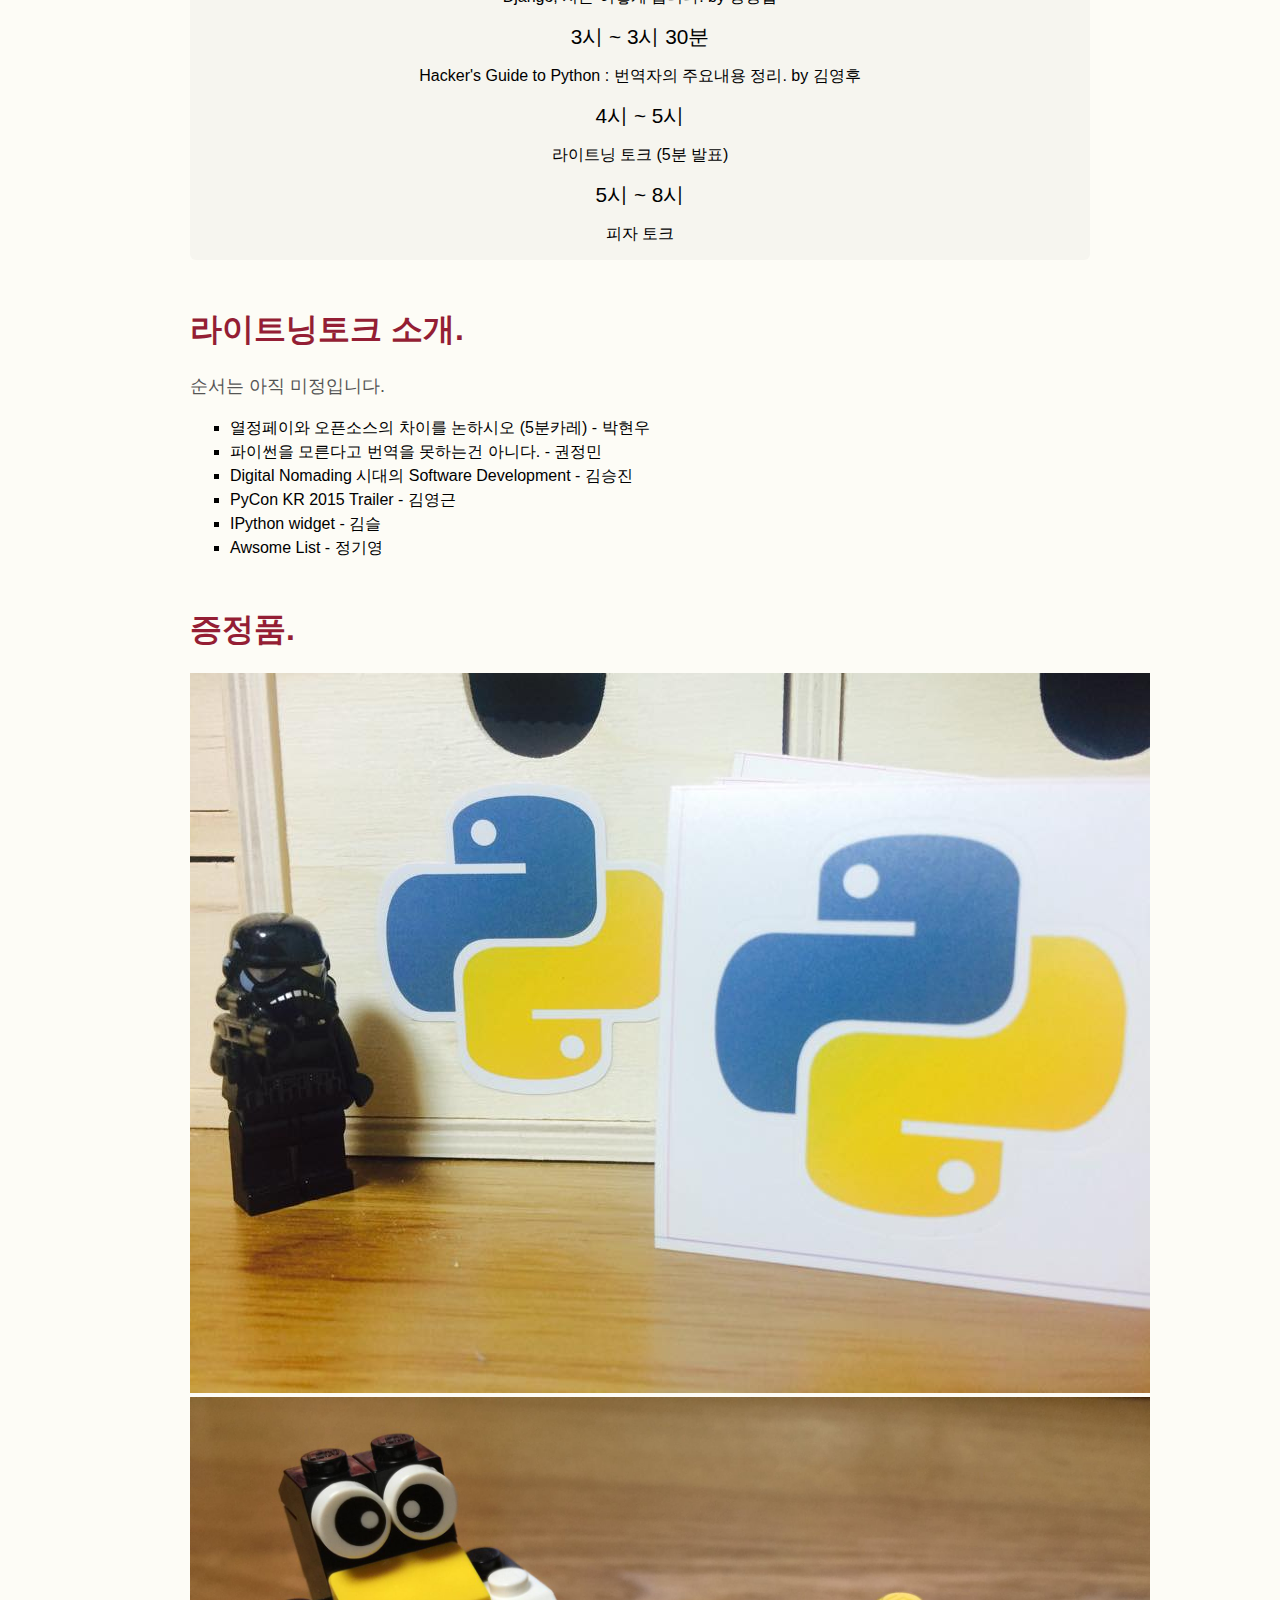
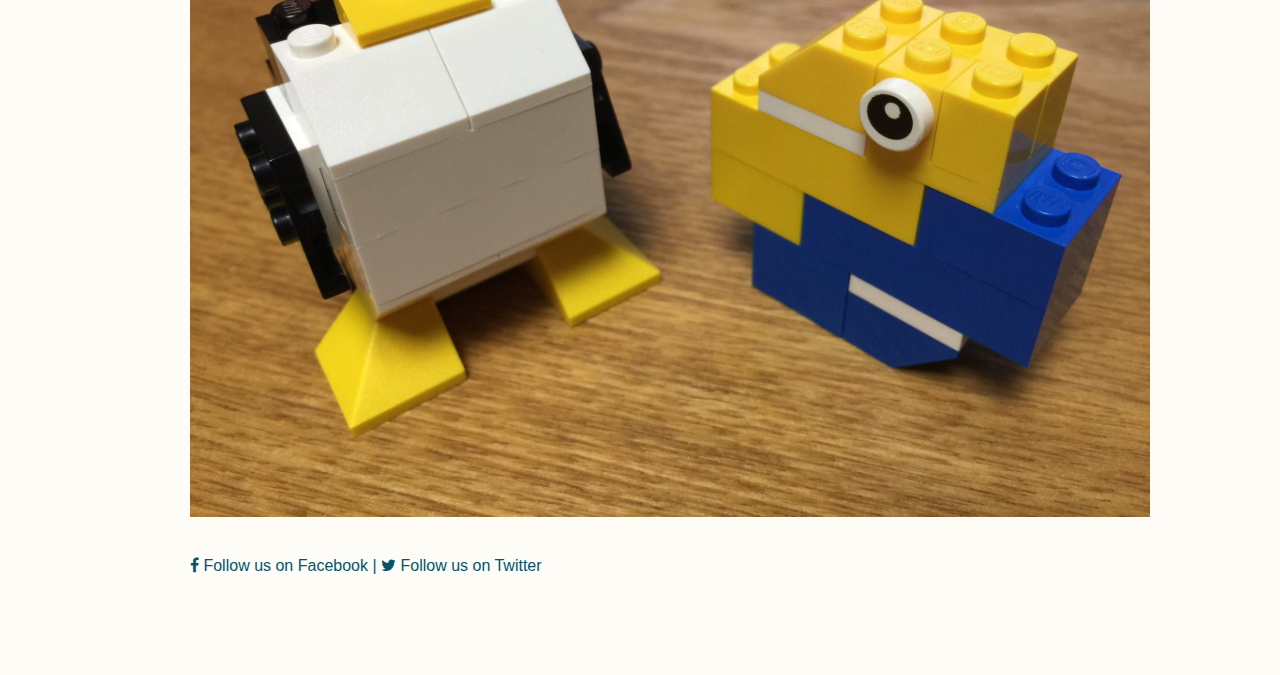
==== commit 093f88c6: "update gift list." ====
--- a/2014DEC/minicon_2014_12.html
+++ b/2014DEC/minicon_2014_12.html
@@ -69,11 +69,11 @@
         <dt>1시 ~ 1시 30분</dt>
         <dd>등록</dd>
         <dt> 1시 30분 ~ 2시 </dt>
-        <dd>Hacker's Guide to Python : 번역자의 주요내용 정리. by 김영후 </dd>
+        <dd>평범한 유부남의 덕통사고, Brickstat.us by 서정민</dd>
         <dt> 2시 15분 ~ 2시 45분</dt>
         <dd>Django, 저는 이렇게 씁니다. by 정경업 </dd>
         <dt> 3시 ~ 3시 30분 </dt>
-        <dd>평범한 유부남의 덕통사고, Brickstat.us by 서정민</dd>
+        <dd>Hacker's Guide to Python : 번역자의 주요내용 정리. by 김영후 </dd>
         <dt> 4시 ~ 5시 </dt>
         <dd>라이트닝 토크 (5분 발표) </dd>
         <dt> 5시 ~ 8시 </dt>
@@ -89,9 +89,14 @@
         <li>Digital Nomading 시대의 Software Development - 김승진</li>
         <li>PyCon KR 2015 Trailer - 김영근</li>
         <li>IPython widget - 김슬</li>
-        <li>IPython extension - 신예지</li>
         <li>Awsome List - 정기영</li>
     </ul>
+    </div>
+
+    <div class="doc-content">
+    <h1 class="doc-title">증정품.</h1>
+    <img src="python_sticker.jpg">
+    <img src="lego.jpg" style="width: 960px">
     </div>
   </div>
   <br>
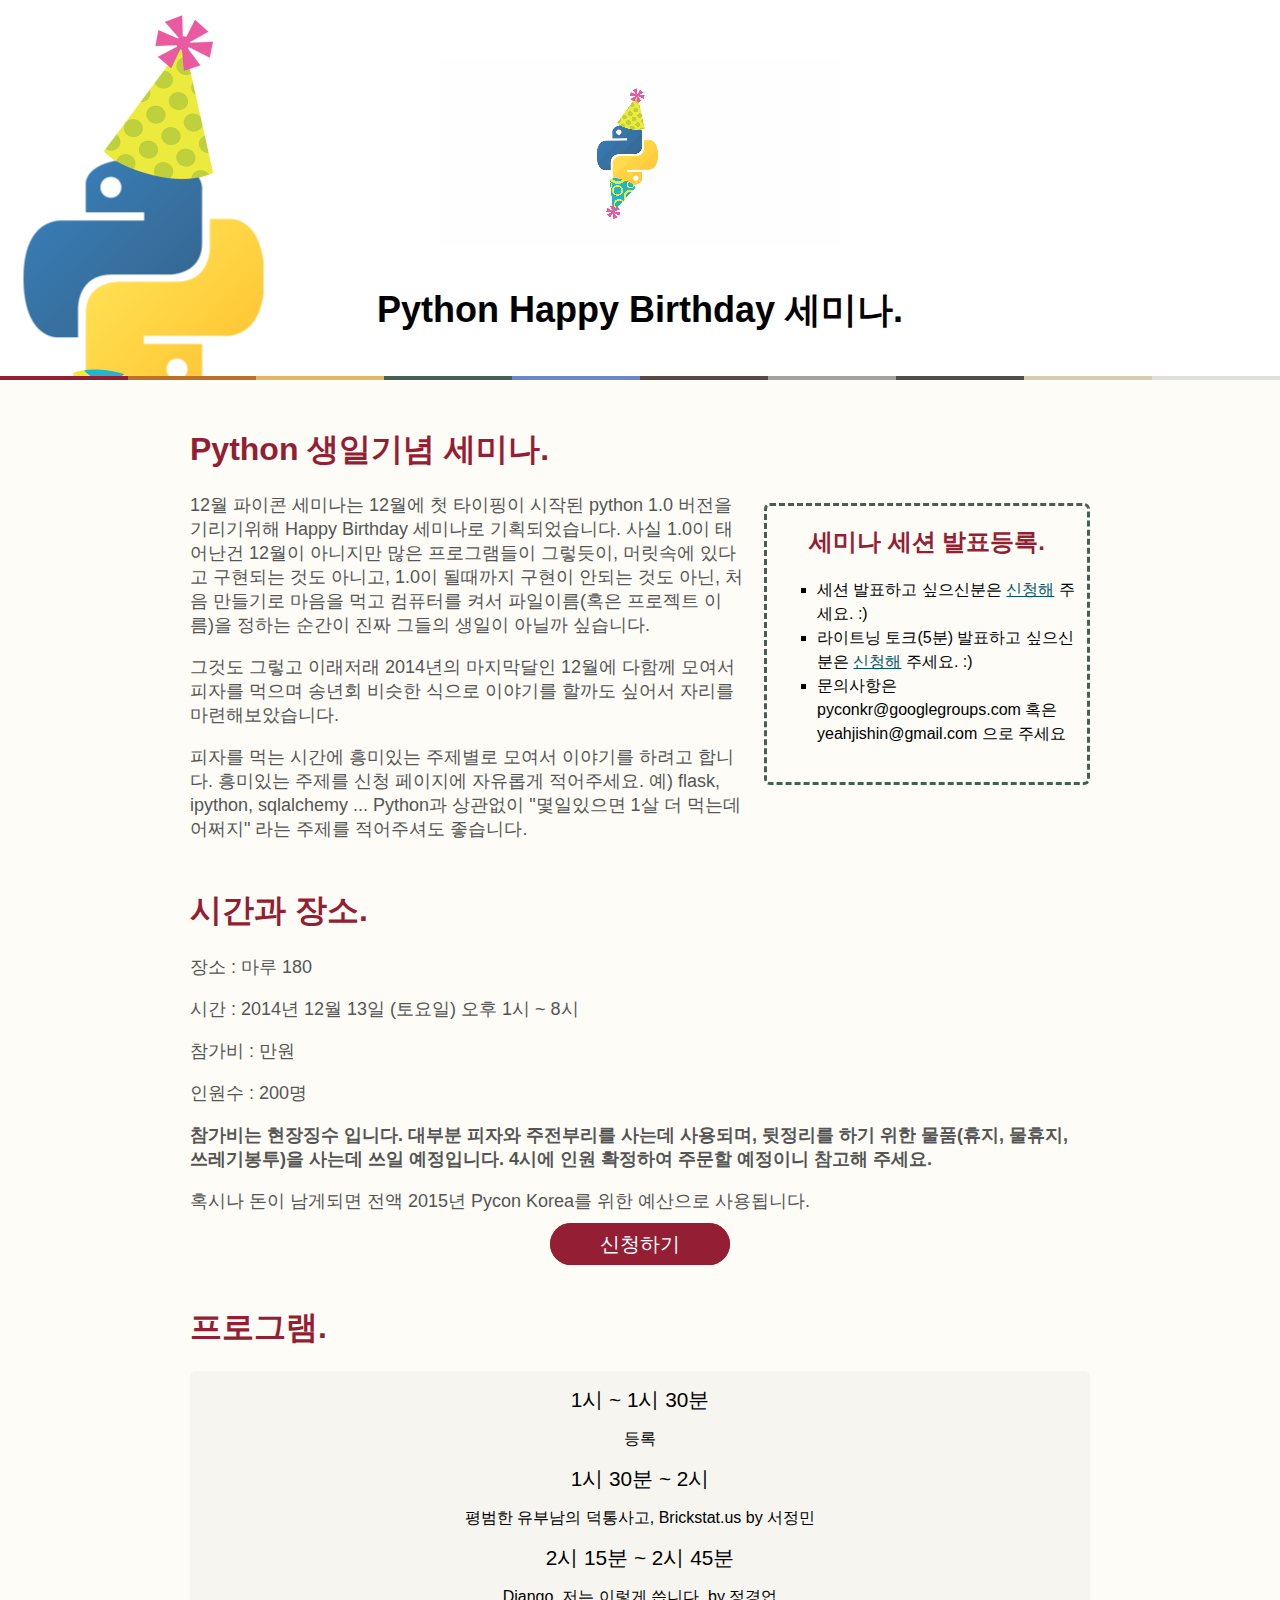
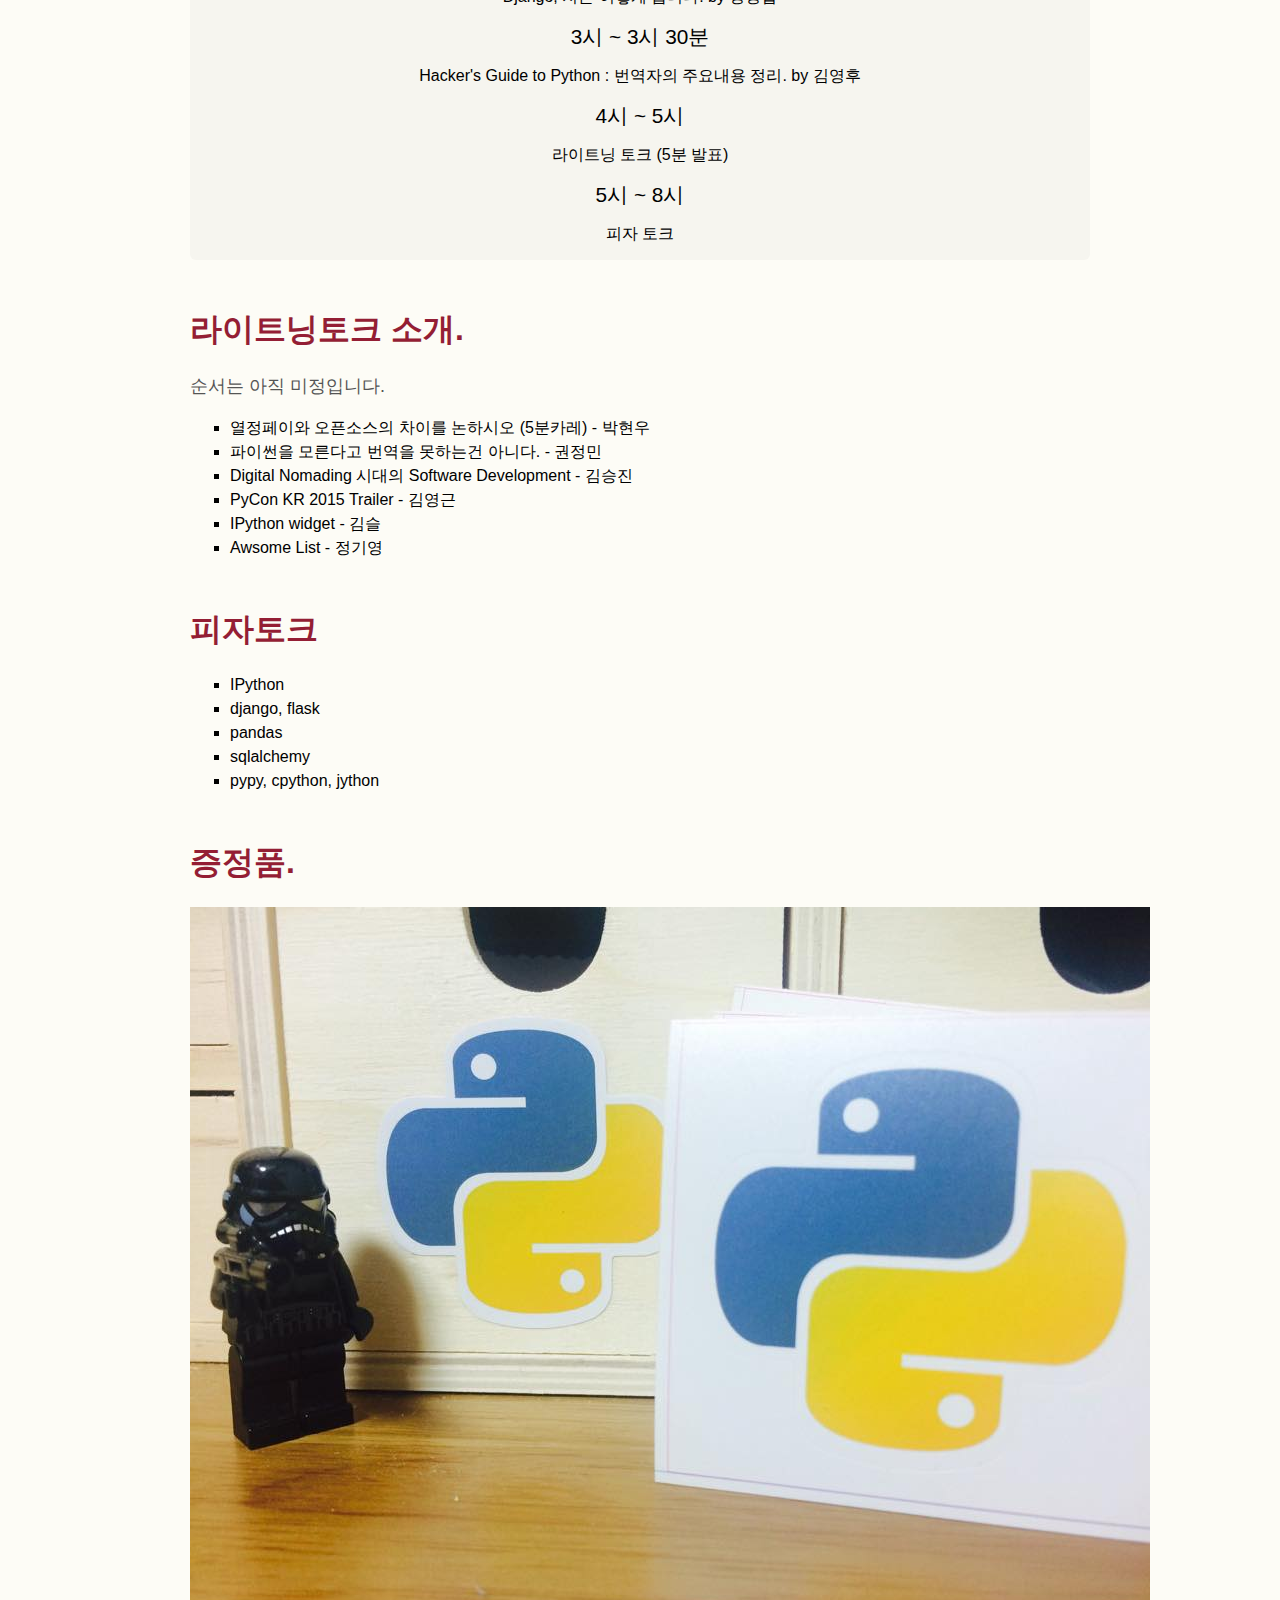
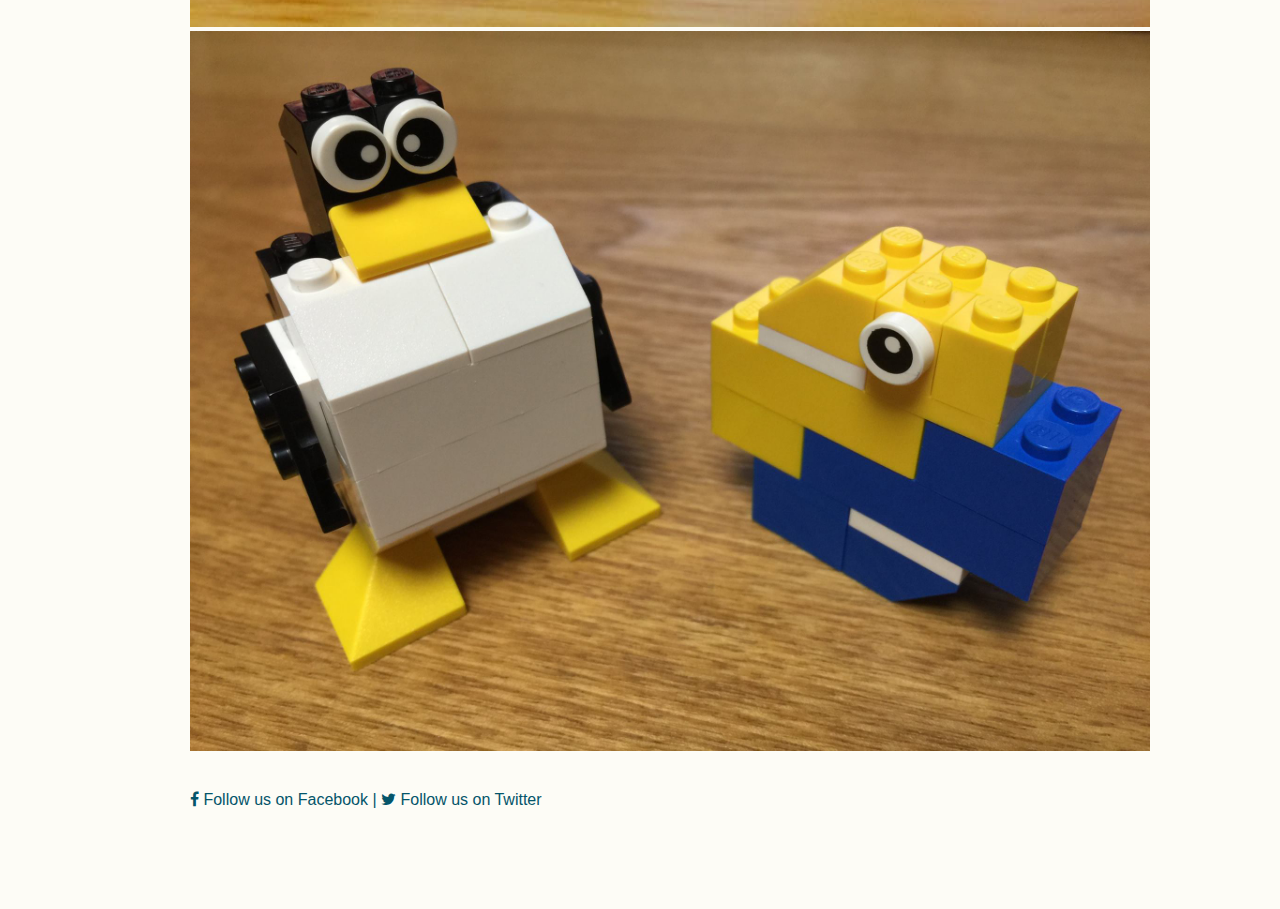
==== commit b77f86c8: "Merge branch 'master' of https://github.com/pythonkr/event" ====
--- a/2014DEC/minicon_2014_12.html
+++ b/2014DEC/minicon_2014_12.html
@@ -94,10 +94,22 @@
     </div>
 
     <div class="doc-content">
+    <h1 class="doc-title">피자토크</h1>
+    <ul>
+        <li>IPython</li>
+        <li>django, flask</li>
+        <li>pandas</li>
+        <li>sqlalchemy</li>
+        <li>pypy, cpython, jython</li>
+    </ul>
+    </div>
+
+    <div class="doc-content">
     <h1 class="doc-title">증정품.</h1>
     <img src="python_sticker.jpg">
     <img src="lego.jpg" style="width: 960px">
     </div>
+
   </div>
   <br>
   <br>
